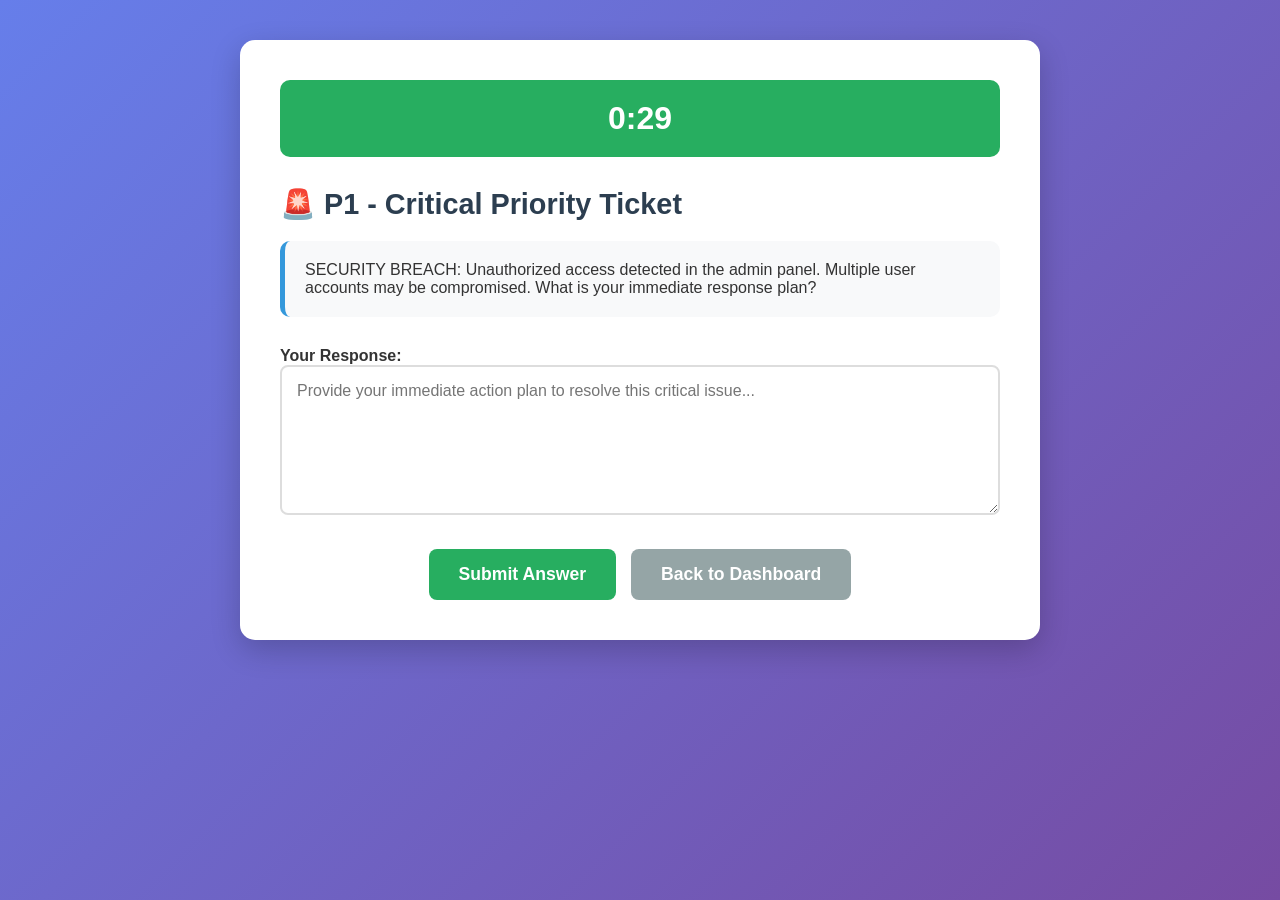
==== p1.html @ ba98bdb8 "Create p1.html" ====
<!DOCTYPE html>
<html lang="en">
<head>
    <meta charset="UTF-8">
    <meta name="viewport" content="width=device-width, initial-scale=1.0">
    <title>P1 Critical Ticket - CRM System</title>
    <link rel="stylesheet" href="styles.css">
</head>
<body>
    <div class="container">
        <div class="question-container">
            <div id="timer" class="timer">0:30</div>
            
            <div class="question-content">
                <h2>🚨 P1 - Critical Priority Ticket</h2>
                <div class="question-text" id="questionText">
                    CRITICAL: The main database server is down and users cannot access the application. Customers are reporting complete service outage. What immediate steps would you take to restore service?
                </div>
                
                <form id="ticketForm">
                    <div class="answer-area">
                        <label for="answer"><strong>Your Response:</strong></label>
                        <textarea id="answer" placeholder="Provide your immediate action plan to resolve this critical issue..." required></textarea>
                    </div>
                    
                    <div class="button-group">
                        <button type="submit" id="submitBtn" class="btn btn-submit">Submit Answer</button>
                        <button type="button" onclick="location.href='index.html'" class="btn btn-back">Back to Dashboard</button>
                    </div>
                </form>
            </div>
        </div>
    </div>

    <script src="script.js"></script>
    <script>
        // Set random question and initialize timer
        document.getElementById('questionText').textContent = getRandomQuestion('p1');
        initializeQuestionPage(30, 'P1');
    </script>
</body>
</html>
---- styles.css ----
* {
    margin: 0;
    padding: 0;
    box-sizing: border-box;
}

body {
    font-family: 'Segoe UI', Tahoma, Geneva, Verdana, sans-serif;
    background: linear-gradient(135deg, #667eea 0%, #764ba2 100%);
    min-height: 100vh;
    color: #333;
}

.container {
    max-width: 1200px;
    margin: 0 auto;
    padding: 20px;
    min-height: 100vh;
    display: flex;
    flex-direction: column;
}

header {
    text-align: center;
    margin-bottom: 40px;
    color: white;
}

header h1 {
    font-size: 3rem;
    margin-bottom: 10px;
    text-shadow: 2px 2px 4px rgba(0,0,0,0.3);
}

header p {
    font-size: 1.2rem;
    opacity: 0.9;
}

.ticket-grid {
    display: grid;
    grid-template-columns: repeat(auto-fit, minmax(280px, 1fr));
    gap: 30px;
    flex: 1;
    align-content: start;
}

.ticket-card {
    background: white;
    border-radius: 15px;
    padding: 30px;
    box-shadow: 0 10px 30px rgba(0,0,0,0.2);
    transition: transform 0.3s ease, box-shadow 0.3s ease;
    position: relative;
    overflow: hidden;
}

.ticket-card:hover {
    transform: translateY(-5px);
    box-shadow: 0 15px 40px rgba(0,0,0,0.3);
}

.priority-badge {
    position: absolute;
    top: 0;
    right: 0;
    padding: 10px 20px;
    color: white;
    font-weight: bold;
    font-size: 1.1rem;
    border-bottom-left-radius: 15px;
}

.p1 .priority-badge {
    background: #e74c3c;
}

.p2 .priority-badge {
    background: #f39c12;
}

.p3 .priority-badge {
    background: #3498db;
}

.p4 .priority-badge {
    background: #27ae60;
}

.ticket-card h3 {
    margin: 20px 0 15px 0;
    font-size: 1.5rem;
    color: #2c3e50;
}

.description {
    color: #7f8c8d;
    margin-bottom: 15px;
    line-height: 1.5;
}

.time-limit {
    color: #e67e22;
    font-weight: bold;
    margin-bottom: 20px;
    font-size: 1.1rem;
}

.answer-btn {
    width: 100%;
    padding: 15px;
    background: linear-gradient(45deg, #667eea, #764ba2);
    color: white;
    border: none;
    border-radius: 8px;
    font-size: 1.1rem;
    font-weight: bold;
    cursor: pointer;
    transition: all 0.3s ease;
}

.answer-btn:hover {
    background: linear-gradient(45deg, #764ba2, #667eea);
    transform: scale(1.05);
}

footer {
    text-align: center;
    margin-top: 40px;
    color: white;
    opacity: 0.8;
}

/* Question Page Styles */
.question-container {
    background: white;
    border-radius: 15px;
    padding: 40px;
    margin: 20px auto;
    max-width: 800px;
    box-shadow: 0 10px 30px rgba(0,0,0,0.2);
}

.timer {
    text-align: center;
    font-size: 2rem;
    font-weight: bold;
    margin-bottom: 30px;
    padding: 20px;
    border-radius: 10px;
    color: white;
}

.timer.warning {
    background: #e74c3c;
    animation: pulse 1s infinite;
}

.timer.normal {
    background: #27ae60;
}

@keyframes pulse {
    0% { opacity: 1; }
    50% { opacity: 0.7; }
    100% { opacity: 1; }
}

.question-content h2 {
    color: #2c3e50;
    margin-bottom: 20px;
    font-size: 1.8rem;
}

.question-text {
    background: #f8f9fa;
    padding: 20px;
    border-radius: 10px;
    margin-bottom: 30px;
    border-left: 5px solid #3498db;
}

.answer-area {
    margin-bottom: 30px;
}

.answer-area textarea {
    width: 100%;
    min-height: 150px;
    padding: 15px;
    border: 2px solid #ddd;
    border-radius: 8px;
    font-family: inherit;
    font-size: 1rem;
    resize: vertical;
}

.answer-area textarea:focus {
    outline: none;
    border-color: #3498db;
}

.button-group {
    display: flex;
    gap: 15px;
    justify-content: center;
}

.btn {
    padding: 15px 30px;
    border: none;
    border-radius: 8px;
    font-size: 1.1rem;
    font-weight: bold;
    cursor: pointer;
    transition: all 0.3s ease;
}

.btn-submit {
    background: #27ae60;
    color: white;
}

.btn-submit:hover {
    background: #2ecc71;
}

.btn-back {
    background: #95a5a6;
    color: white;
}

.btn-back:hover {
    background: #7f8c8d;
}

.time-up {
    text-align: center;
    color: #e74c3c;
    font-size: 1.5rem;
    font-weight: bold;
    margin-bottom: 20px;
}

@media (max-width: 768px) {
    .ticket-grid {
        grid-template-columns: 1fr;
    }
    
    header h1 {
        font-size: 2rem;
    }
    
    .question-container {
        margin: 10px;
        padding: 20px;
    }
    
    .button-group {
        flex-direction: column;
    }
}
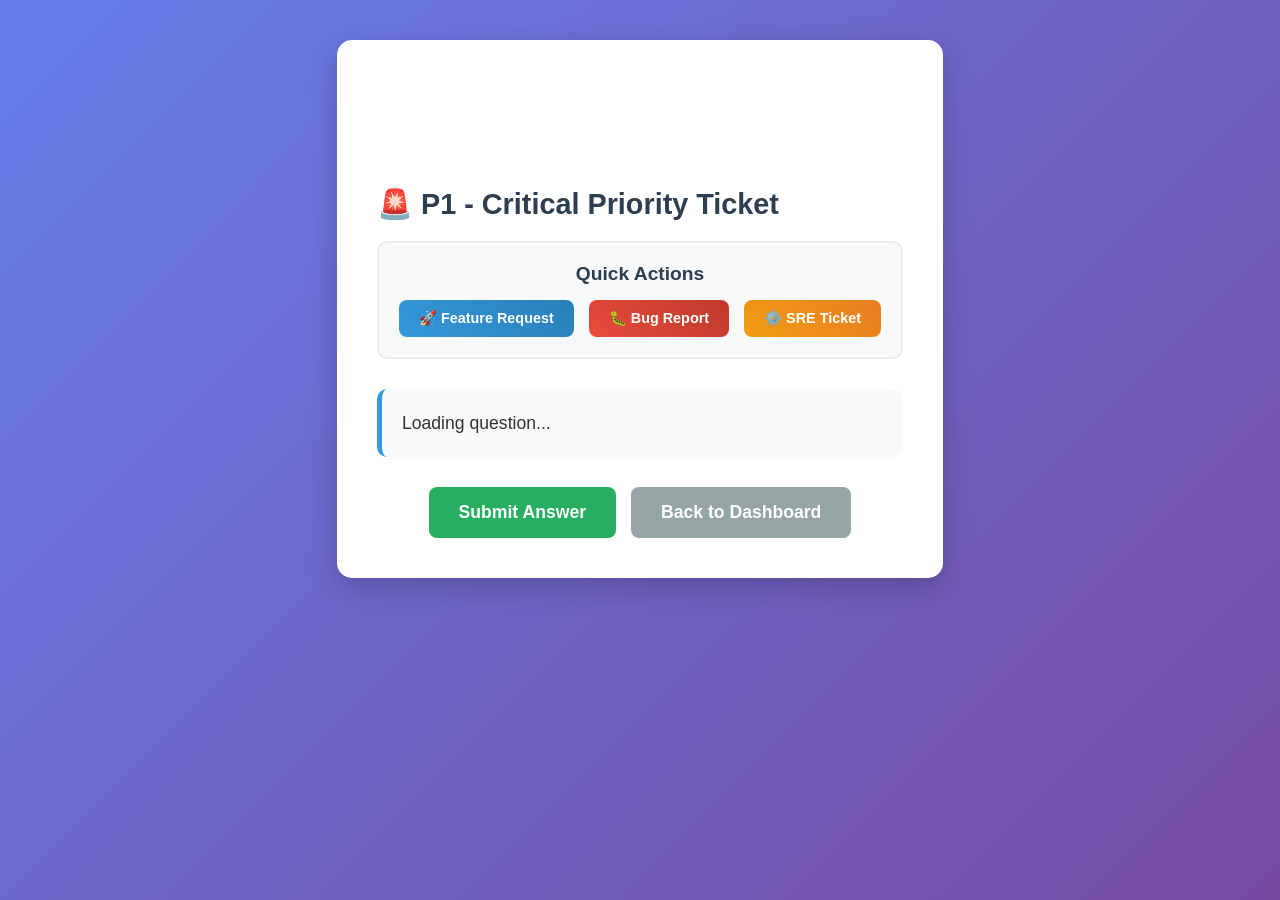
==== commit 7bab99b8: "Update p1.html" ====
--- a/p1.html
+++ b/p1.html
@@ -13,14 +13,30 @@
             
             <div class="question-content">
                 <h2>🚨 P1 - Critical Priority Ticket</h2>
+                
+                <!-- Ticket Actions Section -->
+                <div class="ticket-actions">
+                    <h3>Quick Actions</h3>
+                    <div class="action-buttons">
+                        <button onclick="openTicketModal('feature')" class="action-btn feature">
+                            🚀 Feature Request
+                        </button>
+                        <button onclick="openTicketModal('bug')" class="action-btn bug">
+                            🐛 Bug Report
+                        </button>
+                        <button onclick="openTicketModal('sre')" class="action-btn sre">
+                            ⚙️ SRE Ticket
+                        </button>
+                    </div>
+                </div>
+                
                 <div class="question-text" id="questionText">
-                    CRITICAL: The main database server is down and users cannot access the application. Customers are reporting complete service outage. What immediate steps would you take to restore service?
+                    Loading question...
                 </div>
                 
                 <form id="ticketForm">
-                    <div class="answer-area">
-                        <label for="answer"><strong>Your Response:</strong></label>
-                        <textarea id="answer" placeholder="Provide your immediate action plan to resolve this critical issue..." required></textarea>
+                    <div class="answer-options" id="answerOptions">
+                        <!-- Options will be loaded dynamically -->
                     </div>
                     
                     <div class="button-group">
@@ -32,11 +48,90 @@
         </div>
     </div>
 
+    <!-- Modal for ticket creation -->
+    <div id="ticketModal" class="modal">
+        <div class="modal-content">
+            <span class="close" onclick="closeTicketModal()">&times;</span>
+            <h2 id="modalTitle">Create Ticket</h2>
+            <form id="ticketCreationForm">
+                <div class="form-group">
+                    <label for="ticketTitle">Title:</label>
+                    <input type="text" id="ticketTitle" required>
+                </div>
+                <div class="form-group">
+                    <label for="ticketDescription">Description:</label>
+                    <textarea id="ticketDescription" rows="4" required></textarea>
+                </div>
+                <div class="form-group">
+                    <label for="ticketPriority">Priority:</label>
+                    <select id="ticketPriority" required>
+                        <option value="">Select Priority</option>
+                        <option value="P1">P1 - Critical</option>
+                        <option value="P2">P2 - High</option>
+                        <option value="P3">P3 - Medium</option>
+                        <option value="P4">P4 - Low</option>
+                    </select>
+                </div>
+                <div class="button-group">
+                    <button type="submit" class="btn btn-submit">Create Ticket</button>
+                    <button type="button" onclick="closeTicketModal()" class="btn btn-back">Cancel</button>
+                </div>
+            </form>
+        </div>
+    </div>
+
     <script src="script.js"></script>
     <script>
-        // Set random question and initialize timer
-        document.getElementById('questionText').textContent = getRandomQuestion('p1');
+        // Load question and initialize timer
+        loadQuestion('p1');
         initializeQuestionPage(30, 'P1');
+
+        // Modal functions
+        function openTicketModal(type) {
+            const modal = document.getElementById('ticketModal');
+            const title = document.getElementById('modalTitle');
+            
+            const titles = {
+                feature: '🚀 Create Feature Request',
+                bug: '🐛 Report Bug',
+                sre: '⚙️ Create SRE Ticket'
+            };
+            
+            title.textContent = titles[type];
+            modal.style.display = 'block';
+            
+            // Store ticket type for form submission
+            document.getElementById('ticketCreationForm').dataset.ticketType = type;
+        }
+
+        function closeTicketModal() {
+            document.getElementById('ticketModal').style.display = 'none';
+            document.getElementById('ticketCreationForm').reset();
+        }
+
+        // Handle ticket creation form
+        document.getElementById('ticketCreationForm').addEventListener('submit', function(e) {
+            e.preventDefault();
+            
+            const type = this.dataset.ticketType;
+            const title = document.getElementById('ticketTitle').value;
+            const description = document.getElementById('ticketDescription').value;
+            const priority = document.getElementById('ticketPriority').value;
+            
+            alert(`${type.toUpperCase()} ticket created successfully!
+
+Title: ${title}
+Priority: ${priority}\nDescription: ${description}`);
+            closeTicketModal();
+        });
+
+        // Close modal when clicking outside
+        window.onclick = function(event) {
+            const modal = document.getElementById('ticketModal');
+            if (event.target == modal) {
+                closeTicketModal();
+            }
+        }
     </script>
 </body>
 </html>
--- a/styles.css
+++ b/styles.css
@@ -124,6 +124,74 @@
     transform: scale(1.05);
 }
 
+/* Modal Styles */
+.modal {
+    display: none;
+    position: fixed;
+    z-index: 1000;
+    left: 0;
+    top: 0;
+    width: 100%;
+    height: 100%;
+    overflow: auto;
+    background-color: rgba(0,0,0,0.5);
+}
+
+.modal-content {
+    background-color: white;
+    margin: 5% auto;
+    padding: 30px;
+    border-radius: 15px;
+    width: 90%;
+    max-width: 500px;
+    position: relative;
+    box-shadow: 0 10px 30px rgba(0,0,0,0.3);
+}
+
+.close {
+    color: #aaa;
+    float: right;
+    font-size: 28px;
+    font-weight: bold;
+    position: absolute;
+    right: 20px;
+    top: 15px;
+    cursor: pointer;
+}
+
+.close:hover {
+    color: #000;
+}
+
+.form-group {
+    margin-bottom: 20px;
+}
+
+.form-group label {
+    display: block;
+    margin-bottom: 5px;
+    font-weight: bold;
+    color: #2c3e50;
+}
+
+.form-group input,
+.form-group textarea,
+.form-group select {
+    width: 100%;
+    padding: 10px;
+    border: 2px solid #ddd;
+    border-radius: 5px;
+    font-family: inherit;
+    font-size: 1rem;
+}
+
+.form-group input:focus,
+.form-group textarea:focus,
+.form-group select:focus {
+    outline: none;
+    border-color: #3498db;
+}
+
 footer {
     text-align: center;
     margin-top: 40px;
@@ -137,7 +205,7 @@
     border-radius: 15px;
     padding: 40px;
     margin: 20px auto;
-    max-width: 800px;
+    max-width: 900px;
     box-shadow: 0 10px 30px rgba(0,0,0,0.2);
 }
 
@@ -178,32 +246,141 @@
     border-radius: 10px;
     margin-bottom: 30px;
     border-left: 5px solid #3498db;
-}
-
-.answer-area {
+    font-size: 1.1rem;
+    line-height: 1.6;
+}
+
+/* Ticket Actions in Question Pages */
+.ticket-actions {
+    background: #f8f9fa;
+    border-radius: 10px;
+    padding: 20px;
     margin-bottom: 30px;
-}
-
-.answer-area textarea {
-    width: 100%;
-    min-height: 150px;
+    border: 2px solid #e9ecef;
+}
+
+.ticket-actions h3 {
+    color: #2c3e50;
+    margin-bottom: 15px;
+    font-size: 1.2rem;
+    text-align: center;
+}
+
+.action-buttons {
+    display: flex;
+    gap: 15px;
+    justify-content: center;
+    flex-wrap: wrap;
+}
+
+.action-btn {
+    padding: 10px 20px;
+    border: none;
+    border-radius: 8px;
+    font-size: 0.9rem;
+    font-weight: bold;
+    cursor: pointer;
+    transition: all 0.3s ease;
+    color: white;
+    min-width: 120px;
+}
+
+.action-btn.feature {
+    background: linear-gradient(45deg, #3498db, #2980b9);
+}
+
+.action-btn.bug {
+    background: linear-gradient(45deg, #e74c3c, #c0392b);
+}
+
+.action-btn.sre {
+    background: linear-gradient(45deg, #f39c12, #e67e22);
+}
+
+.action-btn:hover {
+    transform: translateY(-2px);
+    box-shadow: 0 5px 15px rgba(0,0,0,0.3);
+}
+
+/* Radio Button Styles */
+.answer-options {
+    margin-bottom: 30px;
+}
+
+.option {
+    background: #f8f9fa;
+    border: 2px solid #e9ecef;
+    border-radius: 10px;
     padding: 15px;
-    border: 2px solid #ddd;
-    border-radius: 8px;
-    font-family: inherit;
+    margin-bottom: 10px;
+    cursor: pointer;
+    transition: all 0.3s ease;
+    display: flex;
+    align-items: center;
+}
+
+.option:hover {
+    border-color: #3498db;
+    background: #e3f2fd;
+}
+
+.option input[type="radio"] {
+    margin-right: 15px;
+    transform: scale(1.2);
+}
+
+.option label {
+    cursor: pointer;
+    flex: 1;
     font-size: 1rem;
-    resize: vertical;
-}
-
-.answer-area textarea:focus {
-    outline: none;
-    border-color: #3498db;
+    line-height: 1.4;
+}
+
+.option.correct {
+    border-color: #27ae60;
+    background: #d5f4e6;
+}
+
+.option.incorrect {
+    border-color: #e74c3c;
+    background: #fdeaea;
+}
+
+.result-message {
+    text-align: center;
+    padding: 20px;
+    border-radius: 10px;
+    margin-bottom: 20px;
+    font-size: 1.2rem;
+    font-weight: bold;
+}
+
+.result-message.correct {
+    background: #d5f4e6;
+    color: #27ae60;
+    border: 2px solid #27ae60;
+}
+
+.result-message.incorrect {
+    background: #fdeaea;
+    color: #e74c3c;
+    border: 2px solid #e74c3c;
+}
+
+.explanation {
+    background: #e8f4fd;
+    border: 1px solid #3498db;
+    border-radius: 10px;
+    padding: 15px;
+    margin-top: 15px;
+    font-style: italic;
 }
 
 .button-group {
     display: flex;
     gap: 15px;
     justify-content: center;
+    flex-wrap: wrap;
 }
 
 .btn {
@@ -221,8 +398,13 @@
     color: white;
 }
 
-.btn-submit:hover {
+.btn-submit:hover:not(:disabled) {
     background: #2ecc71;
+}
+
+.btn-submit:disabled {
+    background: #95a5a6;
+    cursor: not-allowed;
 }
 
 .btn-back {
@@ -245,6 +427,11 @@
 @media (max-width: 768px) {
     .ticket-grid {
         grid-template-columns: 1fr;
+    }
+    
+    .action-buttons {
+        flex-direction: column;
+        align-items: center;
     }
     
     header h1 {
@@ -259,4 +446,10 @@
     .button-group {
         flex-direction: column;
     }
-}
+    
+    .modal-content {
+        width: 95%;
+        margin: 10% auto;
+        padding: 20px;
+    }
+}
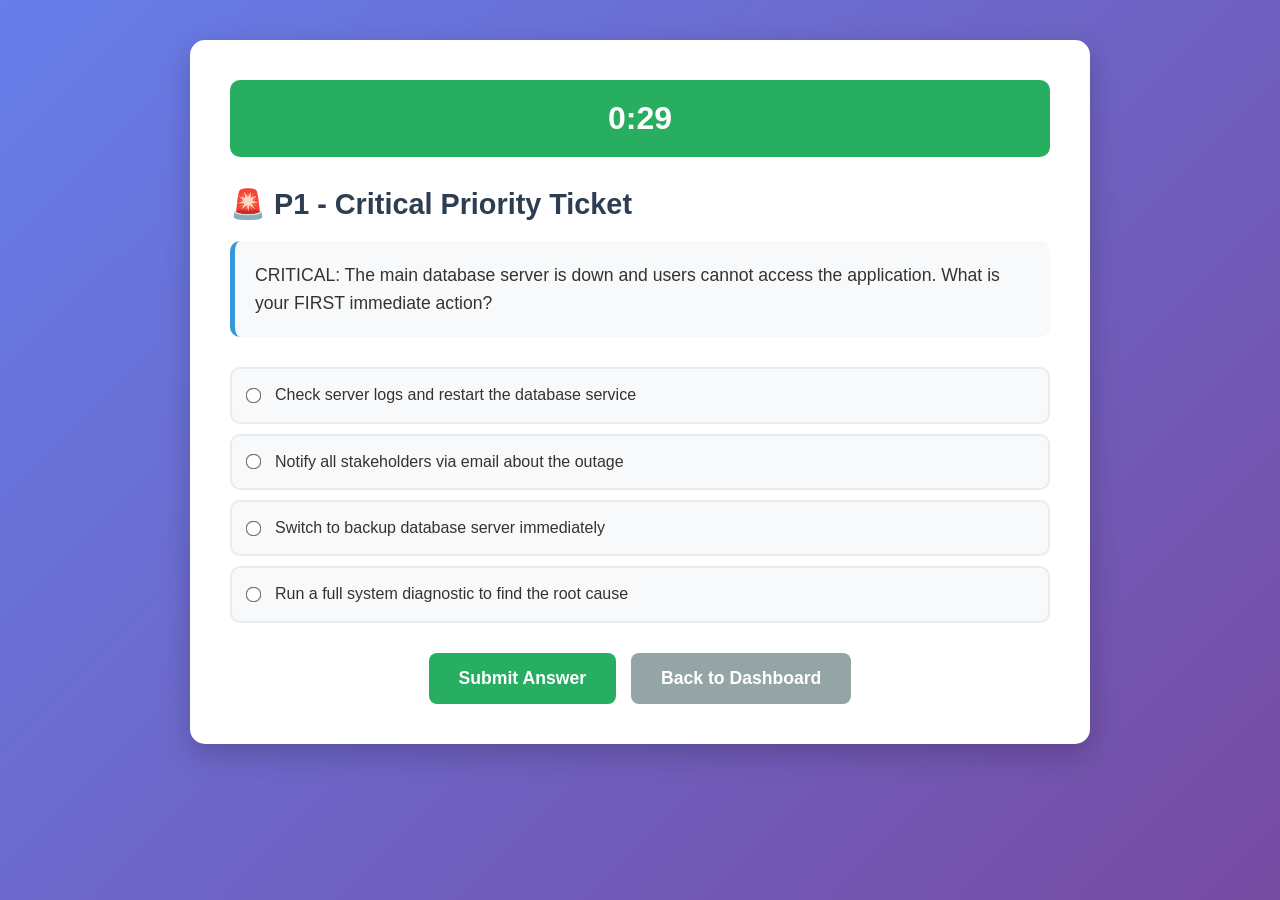
==== commit 80accdb1: "Update p1.html" ====
--- a/p1.html
+++ b/p1.html
@@ -14,22 +14,6 @@
             <div class="question-content">
                 <h2>🚨 P1 - Critical Priority Ticket</h2>
                 
-                <!-- Ticket Actions Section -->
-                <div class="ticket-actions">
-                    <h3>Quick Actions</h3>
-                    <div class="action-buttons">
-                        <button onclick="openTicketModal('feature')" class="action-btn feature">
-                            🚀 Feature Request
-                        </button>
-                        <button onclick="openTicketModal('bug')" class="action-btn bug">
-                            🐛 Bug Report
-                        </button>
-                        <button onclick="openTicketModal('sre')" class="action-btn sre">
-                            ⚙️ SRE Ticket
-                        </button>
-                    </div>
-                </div>
-                
                 <div class="question-text" id="questionText">
                     Loading question...
                 </div>
@@ -44,6 +28,22 @@
                         <button type="button" onclick="location.href='index.html'" class="btn btn-back">Back to Dashboard</button>
                     </div>
                 </form>
+                
+                <!-- Ticket Actions Section - Hidden initially -->
+                <div class="ticket-actions" style="display: none;">
+                    <h3>🎯 Great job! Now you can create additional tickets:</h3>
+                    <div class="action-buttons">
+                        <button onclick="openTicketModal('feature')" class="action-btn feature">
+                            🚀 Feature Request
+                        </button>
+                        <button onclick="openTicketModal('bug')" class="action-btn bug">
+                            🐛 Bug Report
+                        </button>
+                        <button onclick="openTicketModal('sre')" class="action-btn sre">
+                            ⚙️ SRE Ticket
+                        </button>
+                    </div>
+                </div>
             </div>
         </div>
     </div>
@@ -118,10 +118,14 @@
             const description = document.getElementById('ticketDescription').value;
             const priority = document.getElementById('ticketPriority').value;
             
-            alert(`${type.toUpperCase()} ticket created successfully!
-
-Title: ${title}
-Priority: ${priority}\nDescription: ${description}`);
+            // Show success message with ticket details
+            const ticketId = 'TKT-' + Date.now().toString().slice(-6);
+            alert(`✅ ${type.toUpperCase()} ticket created successfully!\n\n` +
+                  `Ticket ID: ${ticketId}\n` +
+                  `Title: ${title}\n` +
+                  `Priority: ${priority}\n` +
+                  `Description: ${description}\n\n` +
+                  `Your ticket has been submitted to the appropriate team.`);
             closeTicketModal();
         });
 
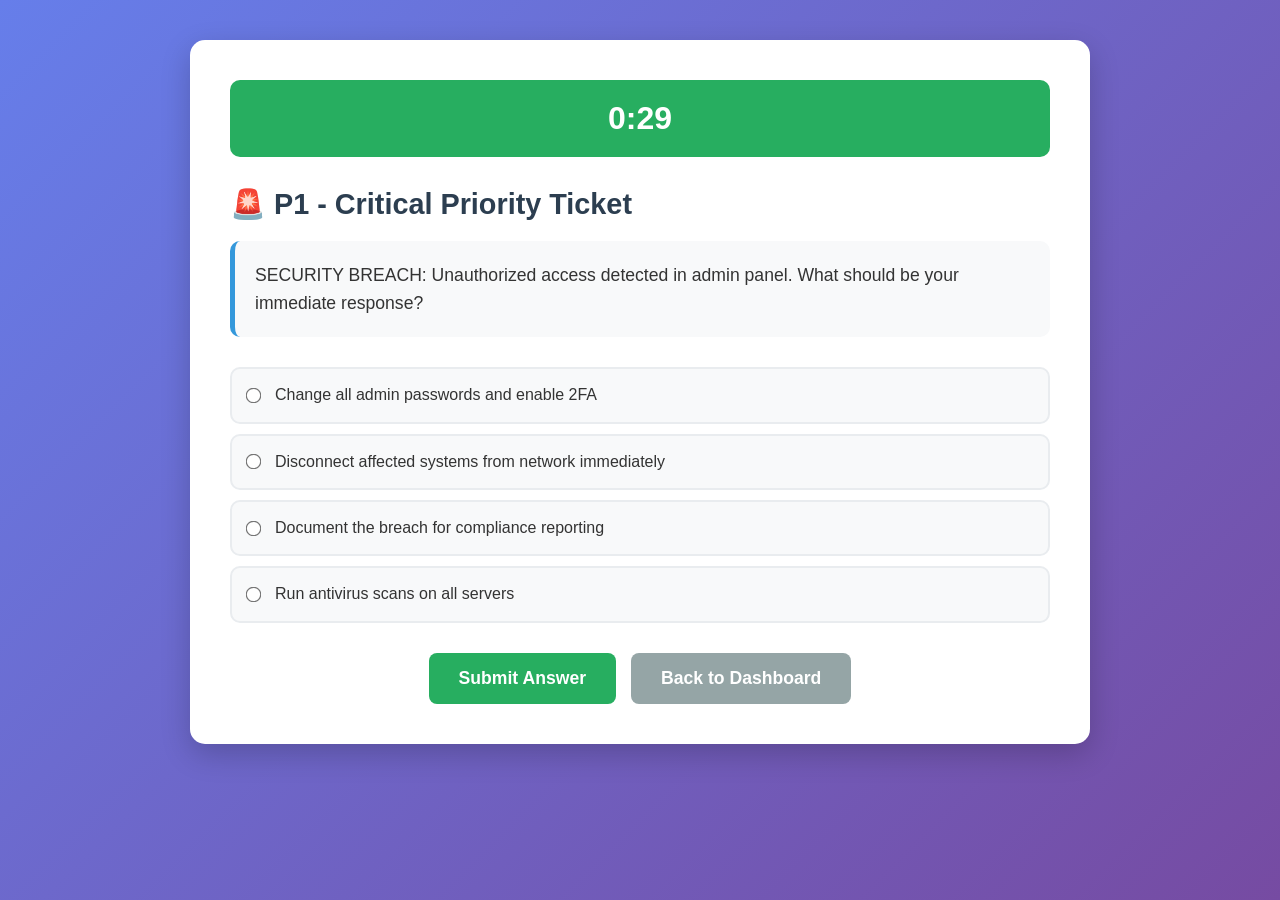
==== commit ec9eeb68: "Update p1.html" ====
--- a/p1.html
+++ b/p1.html
@@ -82,9 +82,12 @@
 
     <script src="script.js"></script>
     <script>
-        // Load question and initialize timer
-        loadQuestion('p1');
-        initializeQuestionPage(30, 'P1');
+        // Wait for DOM to be fully loaded
+        document.addEventListener('DOMContentLoaded', function() {
+            // Load question first, then initialize timer
+            loadQuestion('p1');
+            initializeQuestionPage(30, 'P1');
+        });
 
         // Modal functions
         function openTicketModal(type) {
@@ -120,11 +123,18 @@
             
             // Show success message with ticket details
             const ticketId = 'TKT-' + Date.now().toString().slice(-6);
-            alert(`✅ ${type.toUpperCase()} ticket created successfully!\n\n` +
-                  `Ticket ID: ${ticketId}\n` +
-                  `Title: ${title}\n` +
-                  `Priority: ${priority}\n` +
-                  `Description: ${description}\n\n` +
+            alert(`✅ ${type.toUpperCase()} ticket created successfully!
+
+` +
+                  `Ticket ID: ${ticketId}
+` +
+                  `Title: ${title}
+` +
+                  `Priority: ${priority}
+` +
+                  `Description: ${description}
+
+` +
                   `Your ticket has been submitted to the appropriate team.`);
             closeTicketModal();
         });
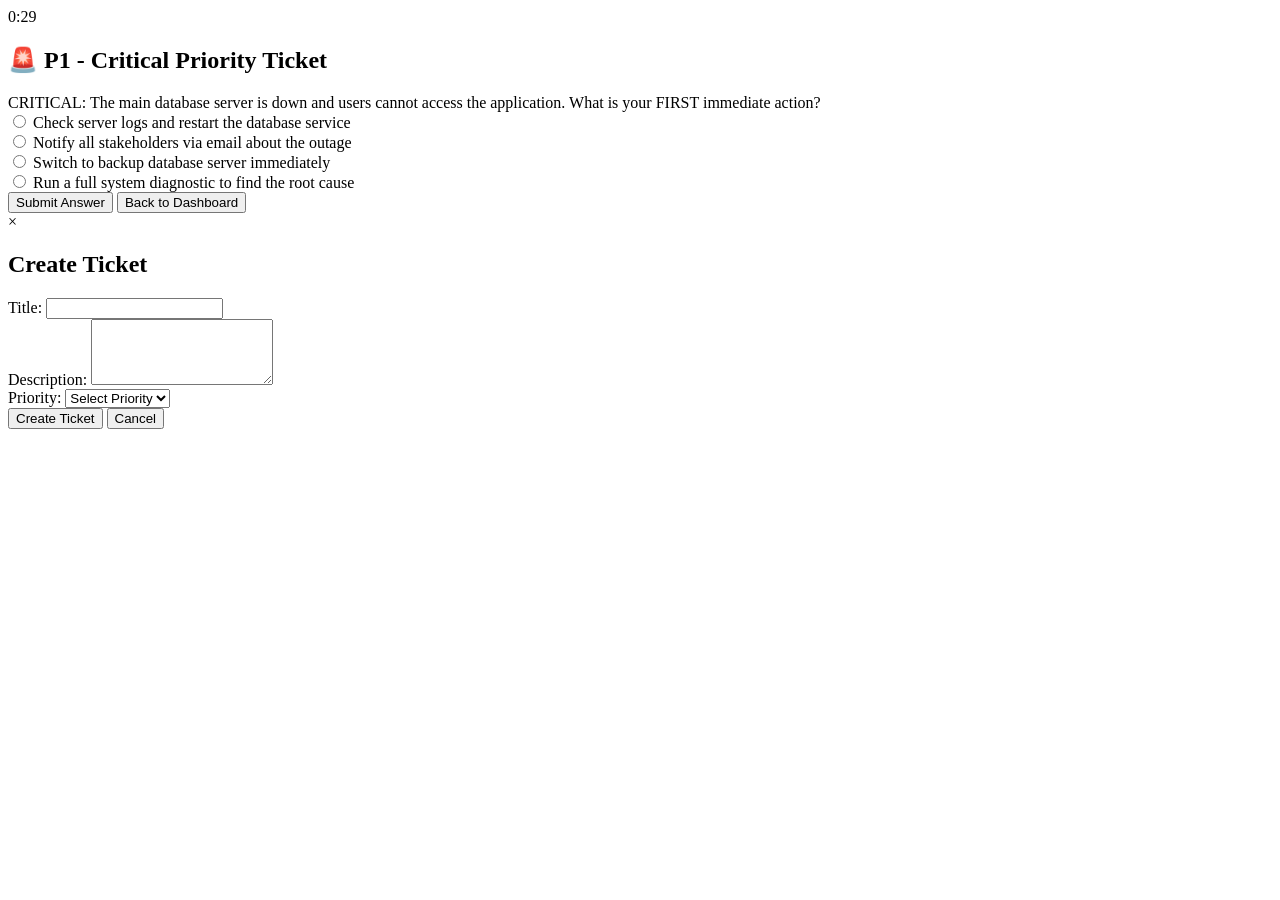
==== commit 2b601935: "Update p1.html" ====
--- a/p1.html
+++ b/p1.html
@@ -28,27 +28,40 @@
                         <button type="button" onclick="location.href='index.html'" class="btn btn-back">Back to Dashboard</button>
                     </div>
                 </form>
-                
-                <!-- Ticket Actions Section - Hidden initially -->
-                <div class="ticket-actions" style="display: none;">
-                    <h3>🎯 Great job! Now you can create additional tickets:</h3>
-                    <div class="action-buttons">
-                        <button onclick="openTicketModal('feature')" class="action-btn feature">
-                            🚀 Feature Request
-                        </button>
-                        <button onclick="openTicketModal('bug')" class="action-btn bug">
-                            🐛 Bug Report
-                        </button>
-                        <button onclick="openTicketModal('sre')" class="action-btn sre">
-                            ⚙️ SRE Ticket
-                        </button>
-                    </div>
-                </div>
             </div>
         </div>
     </div>
 
-    <!-- Modal for ticket creation -->
+    <!-- Success Modal -->
+    <div id="successModal" class="success-modal">
+        <div class="success-modal-content">
+            <div class="success-header">🎉</div>
+            <div class="success-title">Congratulations!</div>
+            <div class="success-message">
+                You've successfully resolved this ticket! Your quick thinking and expertise make you a valuable team member.
+            </div>
+            
+            <div class="success-actions">
+                <h3>What would you like to do next?</h3>
+                <div class="success-action-buttons">
+                    <button onclick="openTicketModal('feature')" class="success-action-btn feature">
+                        🚀 Feature Request
+                    </button>
+                    <button onclick="openTicketModal('bug')" class="success-action-btn bug">
+                        🐛 Bug Report
+                    </button>
+                    <button onclick="openTicketModal('sre')" class="success-action-btn sre">
+                        ⚙️ SRE Ticket
+                    </button>
+                </div>
+                <button onclick="closeSuccessModal()" class="success-close-btn">
+                    Continue
+                </button>
+            </div>
+        </div>
+    </div>
+
+    <!-- Regular Modal for ticket creation -->
     <div id="ticketModal" class="modal">
         <div class="modal-content">
             <span class="close" onclick="closeTicketModal()">&times;</span>
@@ -84,13 +97,18 @@
     <script>
         // Wait for DOM to be fully loaded
         document.addEventListener('DOMContentLoaded', function() {
-            // Load question first, then initialize timer
             loadQuestion('p1');
             initializeQuestionPage(30, 'P1');
         });
 
         // Modal functions
         function openTicketModal(type) {
+            // Close success modal first
+            const successModal = document.getElementById('successModal');
+            if (successModal) {
+                successModal.style.display = 'none';
+            }
+            
             const modal = document.getElementById('ticketModal');
             const title = document.getElementById('modalTitle');
             
@@ -103,7 +121,6 @@
             title.textContent = titles[type];
             modal.style.display = 'block';
             
-            // Store ticket type for form submission
             document.getElementById('ticketCreationForm').dataset.ticketType = type;
         }
 
@@ -121,7 +138,6 @@
             const description = document.getElementById('ticketDescription').value;
             const priority = document.getElementById('ticketPriority').value;
             
-            // Show success message with ticket details
             const ticketId = 'TKT-' + Date.now().toString().slice(-6);
             alert(`✅ ${type.toUpperCase()} ticket created successfully!
 
@@ -137,13 +153,21 @@
 ` +
                   `Your ticket has been submitted to the appropriate team.`);
             closeTicketModal();
+            
+            // Show back to dashboard after creating ticket
+            showBackToDashboard();
         });
 
         // Close modal when clicking outside
         window.onclick = function(event) {
             const modal = document.getElementById('ticketModal');
+            const successModal = document.getElementById('successModal');
+            
             if (event.target == modal) {
                 closeTicketModal();
+            }
+            if (event.target == successModal) {
+                closeSuccessModal();
             }
         }
     </script>
--- a/styles.css
+++ b/styles.css
@@ -1,455 +1,160 @@
-* {
-    margin: 0;
-    padding: 0;
-    box-sizing: border-box;
+/* ... (keep all existing styles) ... */
+
+/* Success Modal Styles */
+.success-modal {
+    display: none;
+    position: fixed;
+    z-index: 2000;
+    left: 0;
+    top: 0;
+    width: 100%;
+    height: 100%;
+    overflow: auto;
+    background-color: rgba(0,0,0,0.8);
+    animation: fadeIn 0.3s ease-in;
 }
 
-body {
-    font-family: 'Segoe UI', Tahoma, Geneva, Verdana, sans-serif;
-    background: linear-gradient(135deg, #667eea 0%, #764ba2 100%);
-    min-height: 100vh;
-    color: #333;
-}
-
-.container {
-    max-width: 1200px;
-    margin: 0 auto;
-    padding: 20px;
-    min-height: 100vh;
-    display: flex;
-    flex-direction: column;
-}
-
-header {
+.success-modal-content {
+    background: linear-gradient(135deg, #4CAF50, #45a049);
+    margin: 10% auto;
+    padding: 40px;
+    border-radius: 20px;
+    width: 90%;
+    max-width: 600px;
+    position: relative;
+    box-shadow: 0 20px 60px rgba(0,0,0,0.4);
     text-align: center;
-    margin-bottom: 40px;
     color: white;
 }
 
-header h1 {
+.success-header {
     font-size: 3rem;
-    margin-bottom: 10px;
-    text-shadow: 2px 2px 4px rgba(0,0,0,0.3);
+    margin-bottom: 20px;
 }
 
-header p {
-    font-size: 1.2rem;
-    opacity: 0.9;
+.success-title {
+    font-size: 2rem;
+    margin-bottom: 15px;
+    font-weight: bold;
 }
 
-.ticket-grid {
-    display: grid;
-    grid-template-columns: repeat(auto-fit, minmax(280px, 1fr));
-    gap: 30px;
-    flex: 1;
-    align-content: start;
-}
-
-.ticket-card {
-    background: white;
-    border-radius: 15px;
-    padding: 30px;
-    box-shadow: 0 10px 30px rgba(0,0,0,0.2);
-    transition: transform 0.3s ease, box-shadow 0.3s ease;
-    position: relative;
-    overflow: hidden;
-}
-
-.ticket-card:hover {
-    transform: translateY(-5px);
-    box-shadow: 0 15px 40px rgba(0,0,0,0.3);
-}
-
-.priority-badge {
-    position: absolute;
-    top: 0;
-    right: 0;
-    padding: 10px 20px;
-    color: white;
-    font-weight: bold;
-    font-size: 1.1rem;
-    border-bottom-left-radius: 15px;
-}
-
-.p1 .priority-badge {
-    background: #e74c3c;
-}
-
-.p2 .priority-badge {
-    background: #f39c12;
-}
-
-.p3 .priority-badge {
-    background: #3498db;
-}
-
-.p4 .priority-badge {
-    background: #27ae60;
-}
-
-.ticket-card h3 {
-    margin: 20px 0 15px 0;
-    font-size: 1.5rem;
-    color: #2c3e50;
-}
-
-.description {
-    color: #7f8c8d;
-    margin-bottom: 15px;
+.success-message {
+    font-size: 1.2rem;
+    margin-bottom: 30px;
+    opacity: 0.9;
     line-height: 1.5;
 }
 
-.time-limit {
-    color: #e67e22;
-    font-weight: bold;
-    margin-bottom: 20px;
-    font-size: 1.1rem;
+.success-actions {
+    margin-top: 30px;
 }
 
-.answer-btn {
-    width: 100%;
-    padding: 15px;
-    background: linear-gradient(45deg, #667eea, #764ba2);
+.success-actions h3 {
+    font-size: 1.3rem;
+    margin-bottom: 20px;
+    color: #fff;
+}
+
+.success-action-buttons {
+    display: flex;
+    gap: 15px;
+    justify-content: center;
+    flex-wrap: wrap;
+    margin-bottom: 30px;
+}
+
+.success-action-btn {
+    padding: 15px 25px;
+    border: none;
+    border-radius: 10px;
+    font-size: 1rem;
+    font-weight: bold;
+    cursor: pointer;
+    transition: all 0.3s ease;
     color: white;
-    border: none;
+    min-width: 150px;
+    box-shadow: 0 4px 15px rgba(0,0,0,0.2);
+}
+
+.success-action-btn.feature {
+    background: linear-gradient(45deg, #2196F3, #1976D2);
+}
+
+.success-action-btn.bug {
+    background: linear-gradient(45deg, #FF5722, #D84315);
+}
+
+.success-action-btn.sre {
+    background: linear-gradient(45deg, #FF9800, #F57C00);
+}
+
+.success-action-btn:hover {
+    transform: translateY(-3px);
+    box-shadow: 0 6px 20px rgba(0,0,0,0.3);
+}
+
+.success-close-btn {
+    background: rgba(255,255,255,0.2);
+    color: white;
+    border: 2px solid rgba(255,255,255,0.3);
+    padding: 12px 30px;
     border-radius: 8px;
-    font-size: 1.1rem;
+    font-size: 1rem;
     font-weight: bold;
     cursor: pointer;
     transition: all 0.3s ease;
 }
 
-.answer-btn:hover {
-    background: linear-gradient(45deg, #764ba2, #667eea);
-    transform: scale(1.05);
+.success-close-btn:hover {
+    background: rgba(255,255,255,0.3);
+    border-color: rgba(255,255,255,0.5);
 }
 
-/* Modal Styles */
-.modal {
-    display: none;
-    position: fixed;
-    z-index: 1000;
-    left: 0;
-    top: 0;
-    width: 100%;
-    height: 100%;
-    overflow: auto;
-    background-color: rgba(0,0,0,0.5);
+@keyframes fadeIn {
+    from { opacity: 0; }
+    to { opacity: 1; }
 }
 
-.modal-content {
-    background-color: white;
-    margin: 5% auto;
-    padding: 30px;
-    border-radius: 15px;
-    width: 90%;
-    max-width: 500px;
-    position: relative;
-    box-shadow: 0 10px 30px rgba(0,0,0,0.3);
+@keyframes celebrationBounce {
+    0% { 
+        transform: scale(0.3) translateY(-100px);
+        opacity: 0;
+    }
+    50% { 
+        transform: scale(1.05) translateY(0);
+        opacity: 1;
+    }
+    70% { 
+        transform: scale(0.95);
+    }
+    100% { 
+        transform: scale(1);
+    }
 }
 
-.close {
-    color: #aaa;
-    float: right;
-    font-size: 28px;
-    font-weight: bold;
-    position: absolute;
-    right: 20px;
-    top: 15px;
-    cursor: pointer;
-}
-
-.close:hover {
-    color: #000;
-}
-
-.form-group {
-    margin-bottom: 20px;
-}
-
-.form-group label {
-    display: block;
-    margin-bottom: 5px;
-    font-weight: bold;
-    color: #2c3e50;
-}
-
-.form-group input,
-.form-group textarea,
-.form-group select {
-    width: 100%;
-    padding: 10px;
-    border: 2px solid #ddd;
-    border-radius: 5px;
-    font-family: inherit;
-    font-size: 1rem;
-}
-
-.form-group input:focus,
-.form-group textarea:focus,
-.form-group select:focus {
-    outline: none;
-    border-color: #3498db;
-}
-
-footer {
-    text-align: center;
-    margin-top: 40px;
-    color: white;
-    opacity: 0.8;
-}
-
-/* Question Page Styles */
-.question-container {
-    background: white;
-    border-radius: 15px;
-    padding: 40px;
-    margin: 20px auto;
-    max-width: 900px;
-    box-shadow: 0 10px 30px rgba(0,0,0,0.2);
-}
-
-.timer {
-    text-align: center;
-    font-size: 2rem;
-    font-weight: bold;
-    margin-bottom: 30px;
-    padding: 20px;
-    border-radius: 10px;
-    color: white;
-}
-
-.timer.warning {
-    background: #e74c3c;
-    animation: pulse 1s infinite;
-}
-
-.timer.normal {
-    background: #27ae60;
-}
-
-@keyframes pulse {
-    0% { opacity: 1; }
-    50% { opacity: 0.7; }
-    100% { opacity: 1; }
-}
-
-.question-content h2 {
-    color: #2c3e50;
-    margin-bottom: 20px;
-    font-size: 1.8rem;
-}
-
-.question-text {
-    background: #f8f9fa;
-    padding: 20px;
-    border-radius: 10px;
-    margin-bottom: 30px;
-    border-left: 5px solid #3498db;
-    font-size: 1.1rem;
-    line-height: 1.6;
-}
-
-/* Ticket Actions in Question Pages */
-.ticket-actions {
-    background: #f8f9fa;
-    border-radius: 10px;
-    padding: 20px;
-    margin-bottom: 30px;
-    border: 2px solid #e9ecef;
-}
-
-.ticket-actions h3 {
-    color: #2c3e50;
-    margin-bottom: 15px;
-    font-size: 1.2rem;
-    text-align: center;
-}
-
-.action-buttons {
-    display: flex;
-    gap: 15px;
-    justify-content: center;
-    flex-wrap: wrap;
-}
-
-.action-btn {
-    padding: 10px 20px;
-    border: none;
-    border-radius: 8px;
-    font-size: 0.9rem;
-    font-weight: bold;
-    cursor: pointer;
-    transition: all 0.3s ease;
-    color: white;
-    min-width: 120px;
-}
-
-.action-btn.feature {
-    background: linear-gradient(45deg, #3498db, #2980b9);
-}
-
-.action-btn.bug {
-    background: linear-gradient(45deg, #e74c3c, #c0392b);
-}
-
-.action-btn.sre {
-    background: linear-gradient(45deg, #f39c12, #e67e22);
-}
-
-.action-btn:hover {
-    transform: translateY(-2px);
-    box-shadow: 0 5px 15px rgba(0,0,0,0.3);
-}
-
-/* Radio Button Styles */
-.answer-options {
-    margin-bottom: 30px;
-}
-
-.option {
-    background: #f8f9fa;
-    border: 2px solid #e9ecef;
-    border-radius: 10px;
-    padding: 15px;
-    margin-bottom: 10px;
-    cursor: pointer;
-    transition: all 0.3s ease;
-    display: flex;
-    align-items: center;
-}
-
-.option:hover {
-    border-color: #3498db;
-    background: #e3f2fd;
-}
-
-.option input[type="radio"] {
-    margin-right: 15px;
-    transform: scale(1.2);
-}
-
-.option label {
-    cursor: pointer;
-    flex: 1;
-    font-size: 1rem;
-    line-height: 1.4;
-}
-
-.option.correct {
-    border-color: #27ae60;
-    background: #d5f4e6;
-}
-
-.option.incorrect {
-    border-color: #e74c3c;
-    background: #fdeaea;
-}
-
-.result-message {
-    text-align: center;
-    padding: 20px;
-    border-radius: 10px;
-    margin-bottom: 20px;
-    font-size: 1.2rem;
-    font-weight: bold;
-}
-
-.result-message.correct {
-    background: #d5f4e6;
-    color: #27ae60;
-    border: 2px solid #27ae60;
-}
-
-.result-message.incorrect {
-    background: #fdeaea;
-    color: #e74c3c;
-    border: 2px solid #e74c3c;
-}
-
-.explanation {
-    background: #e8f4fd;
-    border: 1px solid #3498db;
-    border-radius: 10px;
-    padding: 15px;
-    margin-top: 15px;
-    font-style: italic;
-}
-
-.button-group {
-    display: flex;
-    gap: 15px;
-    justify-content: center;
-    flex-wrap: wrap;
-}
-
-.btn {
-    padding: 15px 30px;
-    border: none;
-    border-radius: 8px;
-    font-size: 1.1rem;
-    font-weight: bold;
-    cursor: pointer;
-    transition: all 0.3s ease;
-}
-
-.btn-submit {
-    background: #27ae60;
-    color: white;
-}
-
-.btn-submit:hover:not(:disabled) {
-    background: #2ecc71;
-}
-
-.btn-submit:disabled {
-    background: #95a5a6;
-    cursor: not-allowed;
-}
-
-.btn-back {
-    background: #95a5a6;
-    color: white;
-}
-
-.btn-back:hover {
-    background: #7f8c8d;
-}
-
-.time-up {
-    text-align: center;
-    color: #e74c3c;
-    font-size: 1.5rem;
-    font-weight: bold;
-    margin-bottom: 20px;
-}
-
+/* Responsive design for success modal */
 @media (max-width: 768px) {
-    .ticket-grid {
-        grid-template-columns: 1fr;
+    .success-modal-content {
+        margin: 5% auto;
+        padding: 30px 20px;
+        width: 95%;
     }
     
-    .action-buttons {
+    .success-header {
+        font-size: 2rem;
+    }
+    
+    .success-title {
+        font-size: 1.5rem;
+    }
+    
+    .success-action-buttons {
         flex-direction: column;
         align-items: center;
     }
     
-    header h1 {
-        font-size: 2rem;
-    }
-    
-    .question-container {
-        margin: 10px;
-        padding: 20px;
-    }
-    
-    .button-group {
-        flex-direction: column;
-    }
-    
-    .modal-content {
-        width: 95%;
-        margin: 10% auto;
-        padding: 20px;
+    .success-action-btn {
+        width: 100%;
+        max-width: 250px;
     }
 }
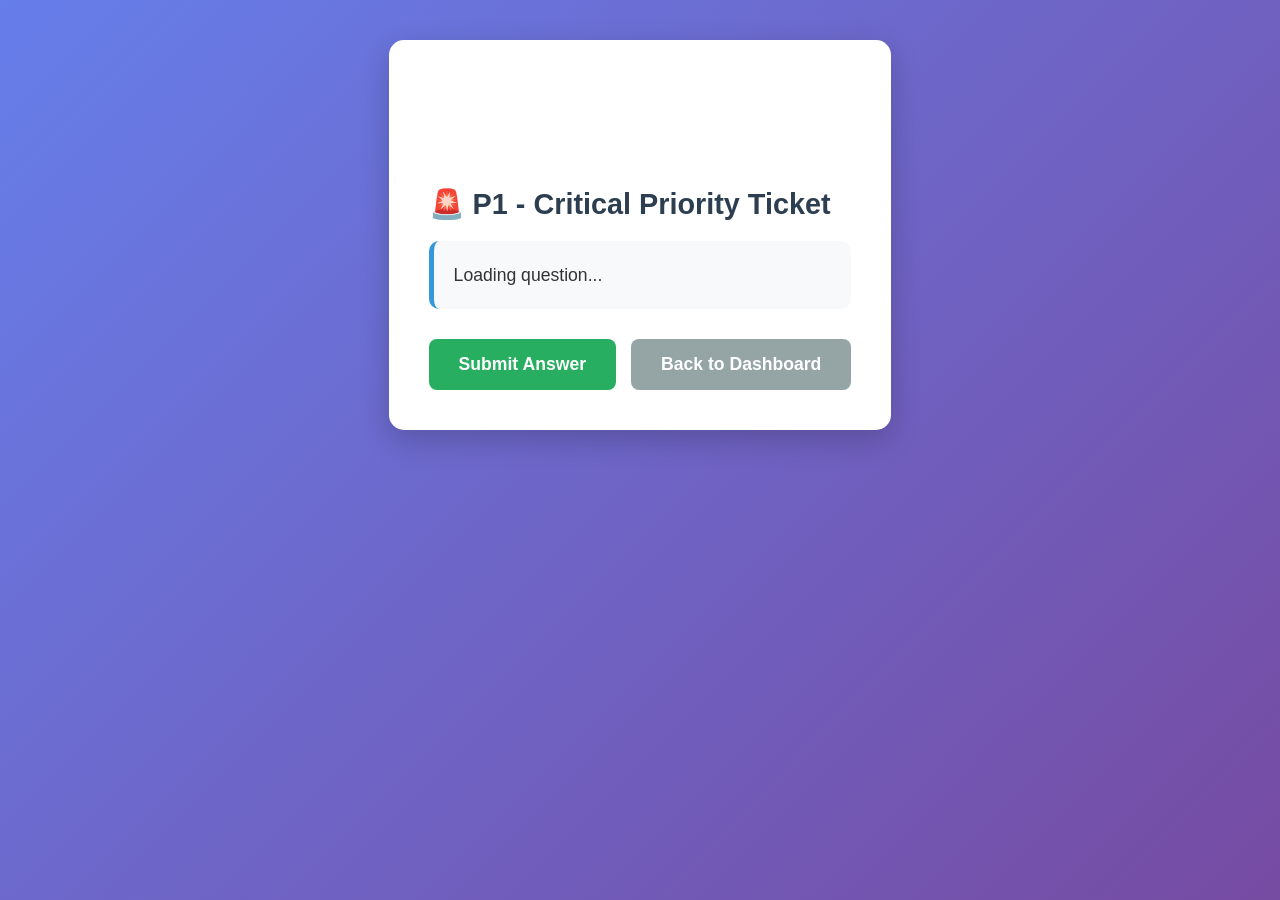
==== commit b178d27b: "Update p1.html" ====
--- a/p1.html
+++ b/p1.html
@@ -38,7 +38,7 @@
             <div class="success-header">🎉</div>
             <div class="success-title">Congratulations!</div>
             <div class="success-message">
-                You've successfully resolved this ticket! Your quick thinking and expertise make you a valuable team member.
+                You've successfully resolved this critical ticket! Your quick thinking and expertise make you a valuable team member.
             </div>
             
             <div class="success-actions">
--- a/styles.css
+++ b/styles.css
@@ -1,4 +1,308 @@
-/* ... (keep all existing styles) ... */
+* {
+    margin: 0;
+    padding: 0;
+    box-sizing: border-box;
+}
+
+body {
+    font-family: 'Segoe UI', Tahoma, Geneva, Verdana, sans-serif;
+    background: linear-gradient(135deg, #667eea 0%, #764ba2 100%);
+    min-height: 100vh;
+    color: #333;
+}
+
+.container {
+    max-width: 1200px;
+    margin: 0 auto;
+    padding: 20px;
+    min-height: 100vh;
+    display: flex;
+    flex-direction: column;
+}
+
+header {
+    text-align: center;
+    margin-bottom: 40px;
+    color: white;
+}
+
+header h1 {
+    font-size: 3rem;
+    margin-bottom: 10px;
+    text-shadow: 2px 2px 4px rgba(0,0,0,0.3);
+}
+
+header p {
+    font-size: 1.2rem;
+    opacity: 0.9;
+}
+
+.ticket-grid {
+    display: grid;
+    grid-template-columns: repeat(auto-fit, minmax(280px, 1fr));
+    gap: 30px;
+    flex: 1;
+    align-content: start;
+}
+
+.ticket-card {
+    background: white;
+    border-radius: 15px;
+    padding: 30px;
+    box-shadow: 0 10px 30px rgba(0,0,0,0.2);
+    transition: transform 0.3s ease, box-shadow 0.3s ease;
+    position: relative;
+    overflow: hidden;
+}
+
+.ticket-card:hover {
+    transform: translateY(-5px);
+    box-shadow: 0 15px 40px rgba(0,0,0,0.3);
+}
+
+.priority-badge {
+    position: absolute;
+    top: 0;
+    right: 0;
+    padding: 10px 20px;
+    color: white;
+    font-weight: bold;
+    font-size: 1.1rem;
+    border-bottom-left-radius: 15px;
+}
+
+.p1 .priority-badge {
+    background: #e74c3c;
+}
+
+.p2 .priority-badge {
+    background: #f39c12;
+}
+
+.p3 .priority-badge {
+    background: #3498db;
+}
+
+.p4 .priority-badge {
+    background: #27ae60;
+}
+
+.ticket-card h3 {
+    margin: 20px 0 15px 0;
+    font-size: 1.5rem;
+    color: #2c3e50;
+}
+
+.description {
+    color: #7f8c8d;
+    margin-bottom: 15px;
+    line-height: 1.5;
+}
+
+.time-limit {
+    color: #e67e22;
+    font-weight: bold;
+    margin-bottom: 20px;
+    font-size: 1.1rem;
+}
+
+.answer-btn {
+    width: 100%;
+    padding: 15px;
+    background: linear-gradient(45deg, #667eea, #764ba2);
+    color: white;
+    border: none;
+    border-radius: 8px;
+    font-size: 1.1rem;
+    font-weight: bold;
+    cursor: pointer;
+    transition: all 0.3s ease;
+}
+
+.answer-btn:hover {
+    background: linear-gradient(45deg, #764ba2, #667eea);
+    transform: scale(1.05);
+}
+
+footer {
+    text-align: center;
+    margin-top: 40px;
+    color: white;
+    opacity: 0.8;
+}
+
+/* Question Page Styles */
+.question-container {
+    background: white;
+    border-radius: 15px;
+    padding: 40px;
+    margin: 20px auto;
+    max-width: 900px;
+    box-shadow: 0 10px 30px rgba(0,0,0,0.2);
+}
+
+.timer {
+    text-align: center;
+    font-size: 2rem;
+    font-weight: bold;
+    margin-bottom: 30px;
+    padding: 20px;
+    border-radius: 10px;
+    color: white;
+}
+
+.timer.warning {
+    background: #e74c3c;
+    animation: pulse 1s infinite;
+}
+
+.timer.normal {
+    background: #27ae60;
+}
+
+@keyframes pulse {
+    0% { opacity: 1; }
+    50% { opacity: 0.7; }
+    100% { opacity: 1; }
+}
+
+.question-content h2 {
+    color: #2c3e50;
+    margin-bottom: 20px;
+    font-size: 1.8rem;
+}
+
+.question-text {
+    background: #f8f9fa;
+    padding: 20px;
+    border-radius: 10px;
+    margin-bottom: 30px;
+    border-left: 5px solid #3498db;
+    font-size: 1.1rem;
+    line-height: 1.6;
+}
+
+/* Radio Button Styles */
+.answer-options {
+    margin-bottom: 30px;
+}
+
+.option {
+    background: #f8f9fa;
+    border: 2px solid #e9ecef;
+    border-radius: 10px;
+    padding: 15px;
+    margin-bottom: 10px;
+    cursor: pointer;
+    transition: all 0.3s ease;
+    display: flex;
+    align-items: center;
+}
+
+.option:hover {
+    border-color: #3498db;
+    background: #e3f2fd;
+}
+
+.option input[type="radio"] {
+    margin-right: 15px;
+    transform: scale(1.2);
+}
+
+.option label {
+    cursor: pointer;
+    flex: 1;
+    font-size: 1rem;
+    line-height: 1.4;
+}
+
+.option.correct {
+    border-color: #27ae60;
+    background: #d5f4e6;
+}
+
+.option.incorrect {
+    border-color: #e74c3c;
+    background: #fdeaea;
+}
+
+.result-message {
+    text-align: center;
+    padding: 20px;
+    border-radius: 10px;
+    margin-bottom: 20px;
+    font-size: 1.2rem;
+    font-weight: bold;
+}
+
+.result-message.correct {
+    background: #d5f4e6;
+    color: #27ae60;
+    border: 2px solid #27ae60;
+}
+
+.result-message.incorrect {
+    background: #fdeaea;
+    color: #e74c3c;
+    border: 2px solid #e74c3c;
+}
+
+.explanation {
+    background: #e8f4fd;
+    border: 1px solid #3498db;
+    border-radius: 10px;
+    padding: 15px;
+    margin-top: 15px;
+    font-style: italic;
+}
+
+.button-group {
+    display: flex;
+    gap: 15px;
+    justify-content: center;
+    flex-wrap: wrap;
+}
+
+.btn {
+    padding: 15px 30px;
+    border: none;
+    border-radius: 8px;
+    font-size: 1.1rem;
+    font-weight: bold;
+    cursor: pointer;
+    transition: all 0.3s ease;
+}
+
+.btn-submit {
+    background: #27ae60;
+    color: white;
+}
+
+.btn-submit:hover:not(:disabled) {
+    background: #2ecc71;
+}
+
+.btn-submit:disabled {
+    background: #95a5a6;
+    cursor: not-allowed;
+}
+
+.btn-back {
+    background: #95a5a6;
+    color: white;
+}
+
+.btn-back:hover {
+    background: #7f8c8d;
+}
+
+.time-up {
+    text-align: center;
+    color: #e74c3c;
+    font-size: 1.5rem;
+    font-weight: bold;
+    margin-bottom: 20px;
+}
 
 /* Success Modal Styles */
 .success-modal {
@@ -110,6 +414,74 @@
     border-color: rgba(255,255,255,0.5);
 }
 
+/* Regular Modal Styles */
+.modal {
+    display: none;
+    position: fixed;
+    z-index: 1000;
+    left: 0;
+    top: 0;
+    width: 100%;
+    height: 100%;
+    overflow: auto;
+    background-color: rgba(0,0,0,0.5);
+}
+
+.modal-content {
+    background-color: white;
+    margin: 5% auto;
+    padding: 30px;
+    border-radius: 15px;
+    width: 90%;
+    max-width: 500px;
+    position: relative;
+    box-shadow: 0 10px 30px rgba(0,0,0,0.3);
+}
+
+.close {
+    color: #aaa;
+    float: right;
+    font-size: 28px;
+    font-weight: bold;
+    position: absolute;
+    right: 20px;
+    top: 15px;
+    cursor: pointer;
+}
+
+.close:hover {
+    color: #000;
+}
+
+.form-group {
+    margin-bottom: 20px;
+}
+
+.form-group label {
+    display: block;
+    margin-bottom: 5px;
+    font-weight: bold;
+    color: #2c3e50;
+}
+
+.form-group input,
+.form-group textarea,
+.form-group select {
+    width: 100%;
+    padding: 10px;
+    border: 2px solid #ddd;
+    border-radius: 5px;
+    font-family: inherit;
+    font-size: 1rem;
+}
+
+.form-group input:focus,
+.form-group textarea:focus,
+.form-group select:focus {
+    outline: none;
+    border-color: #3498db;
+}
+
 @keyframes fadeIn {
     from { opacity: 0; }
     to { opacity: 1; }
@@ -132,8 +504,31 @@
     }
 }
 
-/* Responsive design for success modal */
+/* Responsive design */
 @media (max-width: 768px) {
+    .ticket-grid {
+        grid-template-columns: 1fr;
+    }
+    
+    header h1 {
+        font-size: 2rem;
+    }
+    
+    .question-container {
+        margin: 10px;
+        padding: 20px;
+    }
+    
+    .button-group {
+        flex-direction: column;
+    }
+    
+    .modal-content {
+        width: 95%;
+        margin: 10% auto;
+        padding: 20px;
+    }
+    
     .success-modal-content {
         margin: 5% auto;
         padding: 30px 20px;
